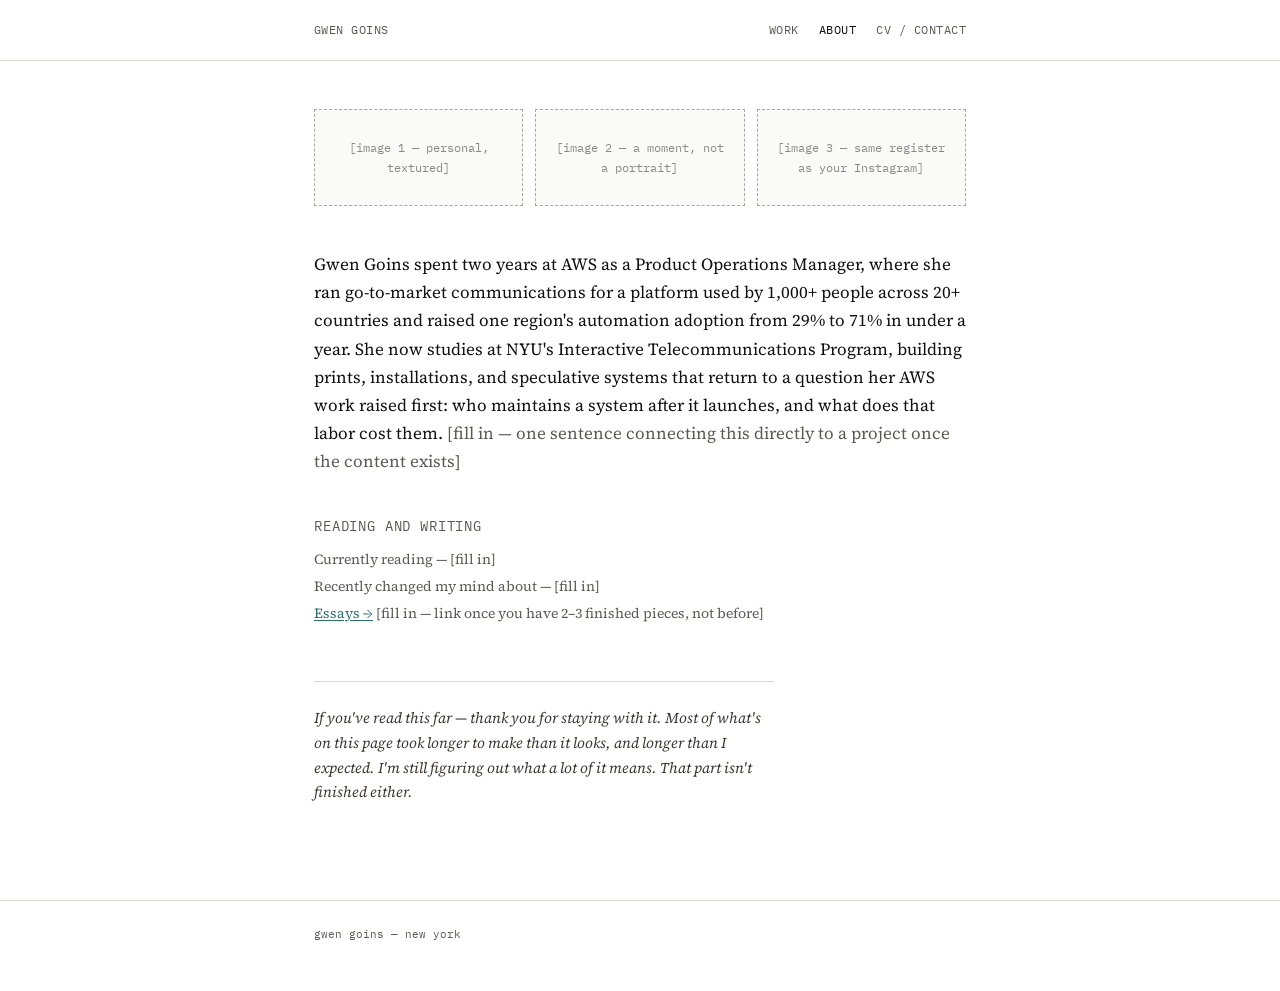
==== about.html @ 0239ed2e "Add files via upload" ====
<!DOCTYPE html>
<html lang="en">
<head>
<meta charset="UTF-8">
<meta name="viewport" content="width=device-width, initial-scale=1.0">
<title>About &mdash; Gwen Goins</title>
<link rel="stylesheet" href="style.css">
</head>
<body>

<nav>
  <div class="wrap">
    <a href="index.html" class="name" style="text-decoration:none;">Gwen Goins</a>
    <div class="links">
      <a href="work.html">Work</a>
      <a href="about.html" style="color:var(--ink);">About</a>
      <a href="contact.html">CV / Contact</a>
    </div>
  </div>
</nav>

<main>
  <div class="wrap">

    <div class="strip">
      <div class="placeholder small">[image 1 &mdash; personal, textured]</div>
      <div class="placeholder small">[image 2 &mdash; a moment, not a portrait]</div>
      <div class="placeholder small">[image 3 &mdash; same register as your Instagram]</div>
    </div>

    <p>Gwen Goins spent two years at AWS as a Product Operations Manager, where she ran go-to-market communications for a platform used by 1,000+ people across 20+ countries and raised one region's automation adoption from 29% to 71% in under a year. She now studies at NYU's Interactive Telecommunications Program, building prints, installations, and speculative systems that return to a question her AWS work raised first: who maintains a system after it launches, and what does that labor cost them. <span style="color:var(--muted);">[fill in &mdash; one sentence connecting this directly to a project once the content exists]</span></p>

    <div class="reading">
      <p class="eyebrow">Reading and writing</p>
      <p>Currently reading &mdash; [fill in]</p>
      <p>Recently changed my mind about &mdash; [fill in]</p>
      <p><a href="#">Essays &rarr;</a> [fill in &mdash; link once you have 2&ndash;3 finished pieces, not before]</p>
    </div>

    <p class="aside">If you've read this far &mdash; thank you for staying with it. Most of what's on this page took longer to make than it looks, and longer than I expected. I'm still figuring out what a lot of it means. That part isn't finished either.</p>

  </div>
</main>

<footer>
  <div class="wrap">gwen goins &mdash; new york</div>
</footer>

</body>
</html>
---- style.css ----
@import url('https://fonts.googleapis.com/css2?family=Source+Serif+4:ital,wght@0,400;0,500;0,600;1,400&family=IBM+Plex+Mono:wght@400;500&display=swap');

:root {
  --paper: #ffffff;
  --ink: #111111;
  --muted: #5a5a54;
  --line: #dadad5;
  --accent: #2c6e6a;
  --serif: 'Source Serif 4', Georgia, serif;
  --mono: 'IBM Plex Mono', 'Courier New', monospace;
}

* { box-sizing: border-box; }

body {
  margin: 0;
  background: var(--paper);
  color: var(--ink);
  font-family: var(--serif);
  font-size: 17px;
  line-height: 1.65;
}

.wrap {
  max-width: 700px;
  margin: 0 auto;
  padding: 0 24px;
}

nav {
  border-bottom: 1px solid var(--line);
  padding: 20px 0;
}

nav .wrap {
  display: flex;
  justify-content: space-between;
  align-items: baseline;
  flex-wrap: wrap;
  gap: 12px;
}

nav a, nav span.name {
  font-family: var(--mono);
  font-size: 12px;
  letter-spacing: 0.04em;
  text-transform: uppercase;
  color: var(--ink);
  text-decoration: none;
}

nav a { color: var(--muted); }
nav a:hover { color: var(--accent); }
nav .links { display: flex; gap: 20px; }

a { color: var(--accent); text-decoration: underline; text-underline-offset: 2px; }

h1 { font-family: var(--serif); font-weight: 600; font-size: 30px; margin: 0 0 8px; line-height: 1.15; }
h2 { font-family: var(--serif); font-weight: 600; font-size: 24px; margin: 0 0 6px; }

.eyebrow {
  font-family: var(--mono);
  font-size: 11px;
  letter-spacing: 0.06em;
  text-transform: uppercase;
  color: var(--muted);
  margin: 0 0 6px;
}

.claim {
  font-style: italic;
  color: #3a352e;
  font-size: 16px;
  max-width: 480px;
  margin: 0 0 14px;
}

.failure {
  font-family: var(--mono);
  font-size: 12.5px;
  color: var(--muted);
  line-height: 1.6;
  margin: 14px 0 0;
}
.failure strong { color: var(--ink); font-weight: 500; font-style: normal; }

hr { border: none; border-top: 1px solid var(--line); margin: 40px 0; }

.placeholder {
  border: 1px dashed #a8a8a2;
  background: #fafaf8;
  color: #8a8a84;
  font-family: var(--mono);
  font-size: 12px;
  text-align: center;
  padding: 3rem 1rem;
  margin: 0 0 20px;
}
.placeholder.tall { padding: 6rem 1rem; }
.placeholder.small { padding: 1.75rem 1rem; }

.strip { display: grid; grid-template-columns: repeat(3, 1fr); gap: 12px; margin: 0 0 24px; }

.home-hero { margin: 0 0 32px; }
.home-line { font-size: 34px; max-width: 560px; margin: 0 0 20px; }
.home-links { display: flex; gap: 24px; font-family: var(--mono); font-size: 13px; text-transform: uppercase; letter-spacing: 0.04em; }

main { padding: 48px 0 80px; }

.project { margin: 0 0 8px; }
.project p { margin: 0 0 10px; }

footer {
  border-top: 1px solid var(--line);
  padding: 24px 0 48px;
  font-family: var(--mono);
  font-size: 11px;
  color: var(--muted);
}

.aside {
  margin-top: 56px;
  padding-top: 24px;
  border-top: 1px solid var(--line);
  font-style: italic;
  color: #3a352e;
  font-size: 15px;
  max-width: 460px;
}

.reading { margin-top: 40px; }
.reading .eyebrow { margin-bottom: 10px; }
.reading p { font-size: 14px; color: var(--muted); margin: 0 0 4px; }

@media (max-width: 560px) {
  .strip { grid-template-columns: 1fr; }
  h1 { font-size: 26px; }
  .home-line { font-size: 26px; }
}
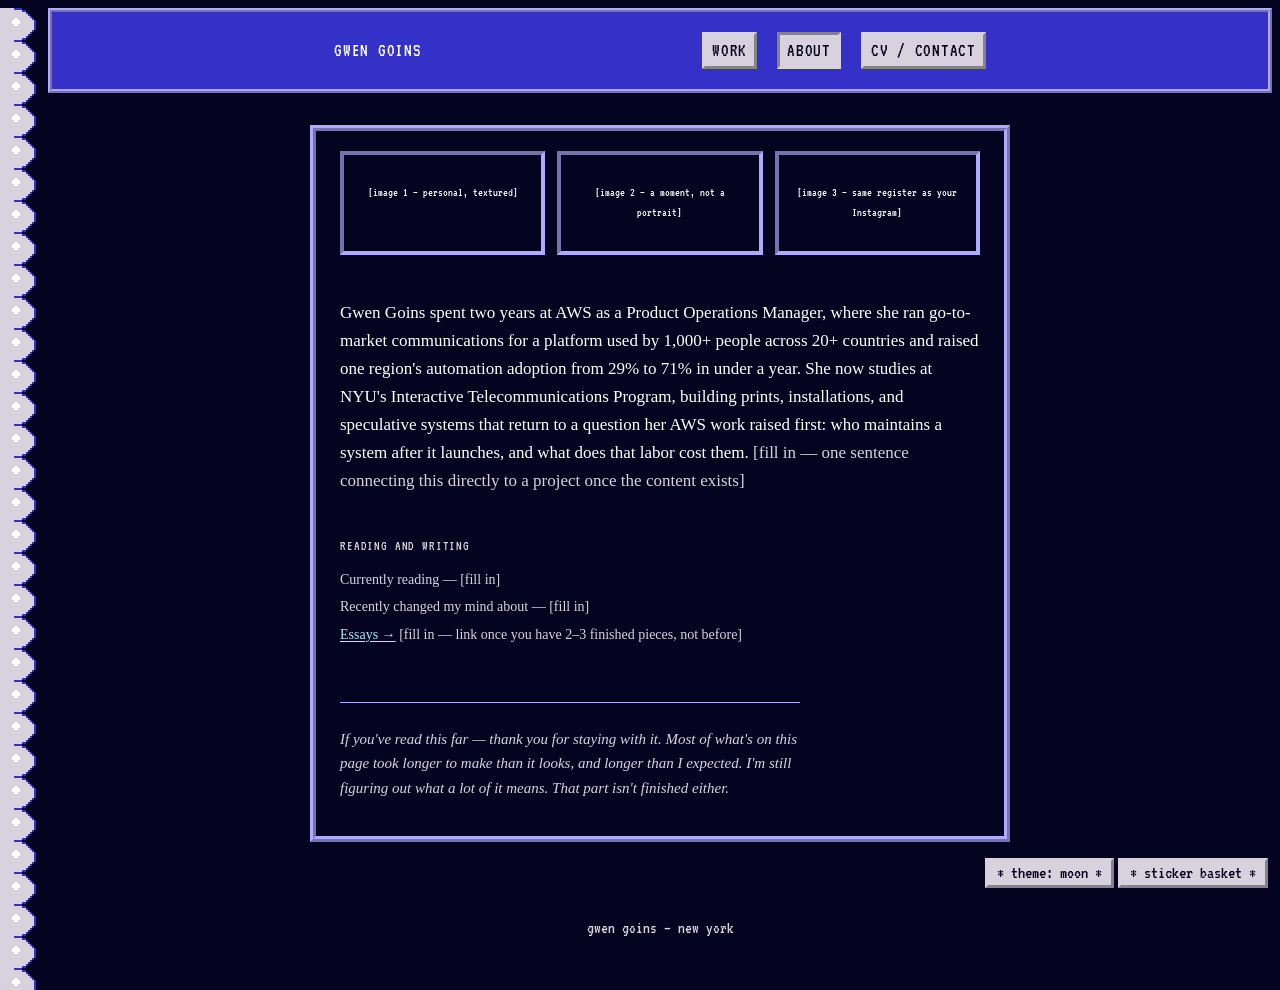
==== commit e8f5f301: "Add sticker basket, moon/pond/autumn themes and window scene Co-Authored-By: Claude Sonnet 5.5 <nore" ====
--- a/about.html
+++ b/about.html
@@ -46,5 +46,6 @@
   <div class="wrap">gwen goins &mdash; new york</div>
 </footer>
 
+<script src="stickers.js"></script>
 </body>
 </html>
--- a/style.css
+++ b/style.css
@@ -137,3 +137,35 @@
   h1 { font-size: 26px; }
   .home-line { font-size: 26px; }
 }
+
+/* ---- themes: moon, pond, autumn ---- */
+:root{--bg:#050420;--panel:#050420;--bar:#3430c8;--edge:#b0aaff;--btn:#d8d2de;--btnink:#050420;--ink:#fff;--muted:#d8d2de;--accent:#aaecf4;--shadow:#3430c8;--strip:url([data-uri]);--frame:4px inset #b0aaff}
+:root[data-theme=pond]{--bg:#0d1a12;--panel:#0d1a12;--bar:#1f4a2c;--edge:#59c3bd;--btn:#f2a9c4;--btnink:#10160f;--ink:#f4ecd6;--muted:#d3dcc4;--accent:#a8d47a;--shadow:#1f4a2c;--strip:url([data-uri]);--frame:5px solid #4f9a45}
+:root[data-theme=autumn]{--bg:#f6e3bd;--panel:#fffaee;--bar:#5a2e18;--edge:#c4561f;--btn:#f2b134;--btnink:#241008;--ink:#2b160c;--muted:#5c3a26;--accent:#9a3412;--shadow:#f2b134;--strip:url([data-uri]);--frame:5px dashed #c4561f}
+@font-face{font-family:'VT323';src:url([data-uri]) format('woff2')}
+:root{--paper:var(--bg);--line:var(--edge);--serif:'Times New Roman',Times,serif;--mono:'VT323','Courier New',monospace}
+body{position:relative;min-height:100vh;padding-left:40px;background:var(--bg);color:var(--ink);image-rendering:pixelated}
+body::before{content:"";position:absolute;top:0;bottom:0;left:0;width:40px;background:var(--strip) repeat-y;background-size:40px 32px}
+nav{background:var(--bar);border:4px ridge var(--edge);margin:8px}
+nav a,nav span.name{font-size:19px;color:#fff}
+nav .links a{background:var(--btn);color:var(--btnink);border:3px outset var(--btn);padding:0 7px;white-space:nowrap}
+@media(max-width:560px){nav .links{gap:6px}}
+nav .links a:active{border-style:inset}
+main{padding:24px 8px 48px}
+main .wrap{background:var(--panel);border:6px ridge var(--edge);padding-top:20px;padding-bottom:20px}
+.placeholder{background:var(--bg);color:var(--ink);border:var(--frame)}
+.hero{display:block;width:100%;border:var(--frame);margin-bottom:20px}
+h1,h2,.home-line{font-family:var(--mono);font-weight:400;color:var(--ink);text-shadow:2px 2px 0 var(--shadow)}
+.home-line{font-size:40px;line-height:1.1}
+.home-links{font-size:20px}
+.eyebrow{font-size:17px}
+.claim,.aside{color:var(--muted)}
+.failure strong{color:var(--ink)}
+a:visited{color:var(--accent)}
+nav .links a:visited{color:var(--btnink)}
+hr{border:0;border-top:4px dotted var(--edge)}
+footer{border:0;font-size:17px;text-align:center}
+@media(max-width:560px){.home-line{font-size:30px}}
+
+/* current page in the button menu */
+nav .links a[style]{color:var(--btnink)!important;border-style:inset}
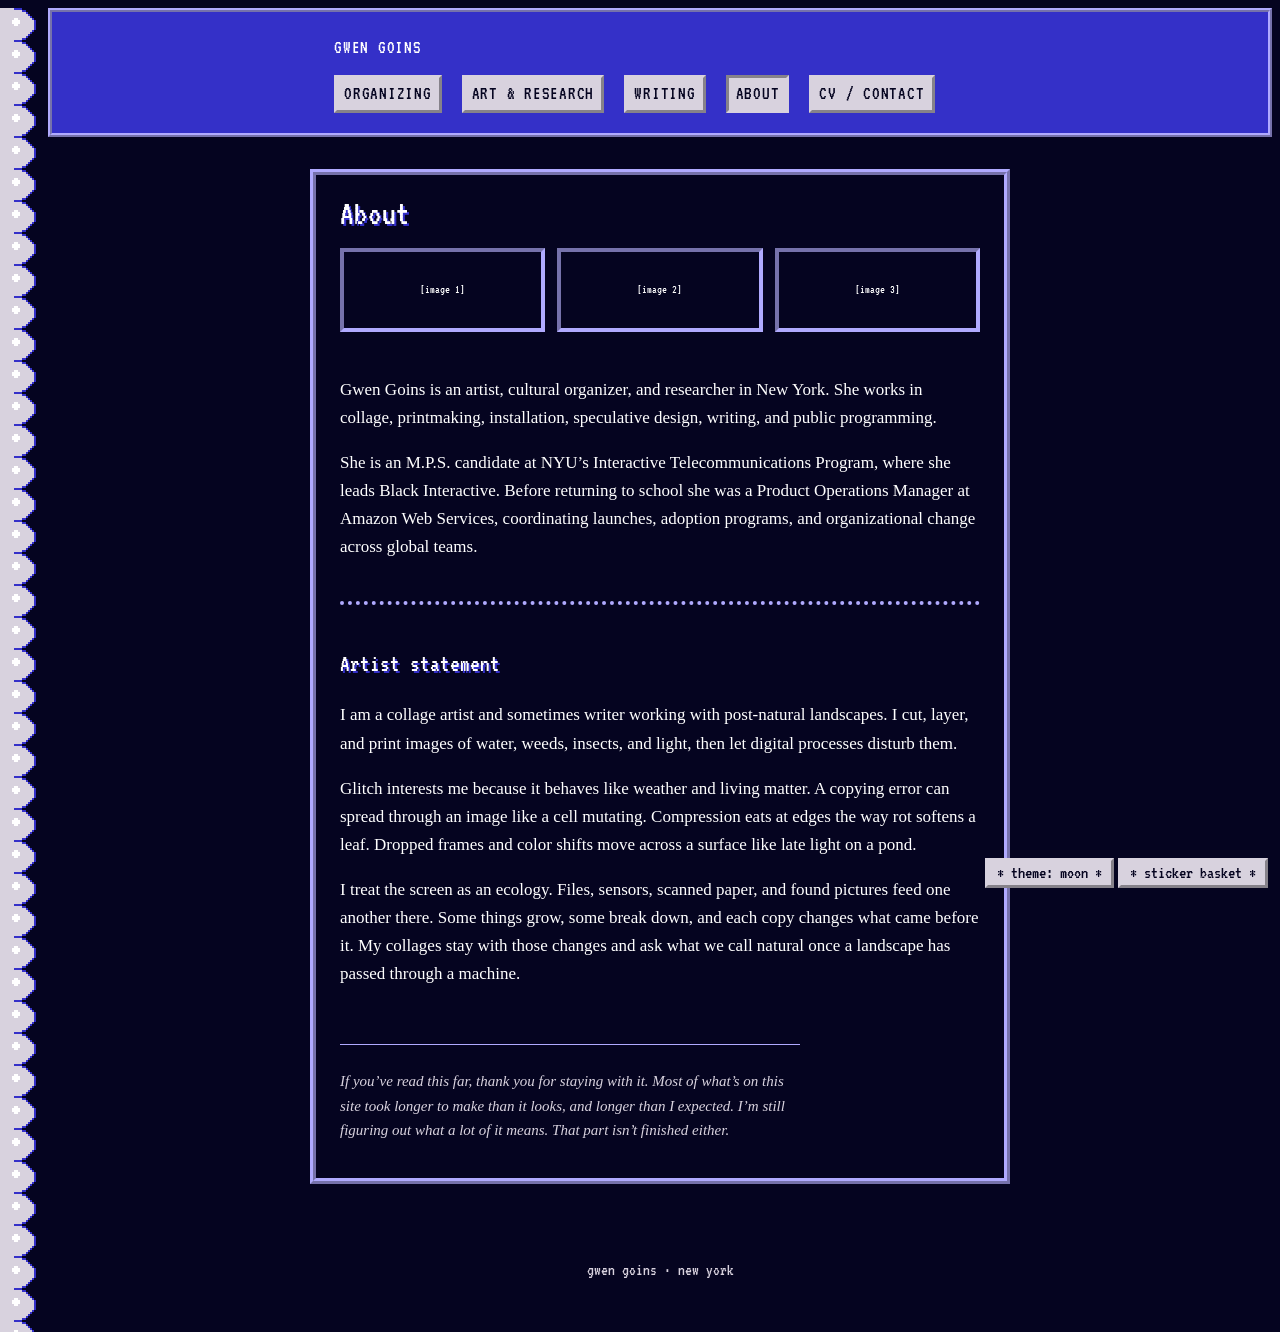
==== commit 7075689b: "Restructure site around organizing, research, writing and studio feed Co-Authored-By: Claude Sonnet " ====
--- a/about.html
+++ b/about.html
@@ -3,7 +3,7 @@
 <head>
 <meta charset="UTF-8">
 <meta name="viewport" content="width=device-width, initial-scale=1.0">
-<title>About &mdash; Gwen Goins</title>
+<title>About | Gwen Goins</title>
 <link rel="stylesheet" href="style.css">
 </head>
 <body>
@@ -12,8 +12,10 @@
   <div class="wrap">
     <a href="index.html" class="name" style="text-decoration:none;">Gwen Goins</a>
     <div class="links">
-      <a href="work.html">Work</a>
-      <a href="about.html" style="color:var(--ink);">About</a>
+      <a href="organizing.html">Organizing</a>
+      <a href="research.html">Art &amp; Research</a>
+      <a href="writing.html">Writing</a>
+      <a href="about.html" style="color:var(--ink);" aria-current="page">About</a>
       <a href="contact.html">CV / Contact</a>
     </div>
   </div>
@@ -22,28 +24,27 @@
 <main>
   <div class="wrap">
 
+    <h1>About</h1>
     <div class="strip">
-      <div class="placeholder small">[image 1 &mdash; personal, textured]</div>
-      <div class="placeholder small">[image 2 &mdash; a moment, not a portrait]</div>
-      <div class="placeholder small">[image 3 &mdash; same register as your Instagram]</div>
+      <div class="placeholder small">[image 1]</div>
+      <div class="placeholder small">[image 2]</div>
+      <div class="placeholder small">[image 3]</div>
     </div>
+    <p>Gwen Goins is an artist, cultural organizer, and researcher in New York. She works in collage, printmaking, installation, speculative design, writing, and public programming.</p>
+    <p>She is an M.P.S. candidate at NYU&rsquo;s Interactive Telecommunications Program, where she leads Black Interactive. Before returning to school she was a Product Operations Manager at Amazon Web Services, coordinating launches, adoption programs, and organizational change across global teams.</p>
 
-    <p>Gwen Goins spent two years at AWS as a Product Operations Manager, where she ran go-to-market communications for a platform used by 1,000+ people across 20+ countries and raised one region's automation adoption from 29% to 71% in under a year. She now studies at NYU's Interactive Telecommunications Program, building prints, installations, and speculative systems that return to a question her AWS work raised first: who maintains a system after it launches, and what does that labor cost them. <span style="color:var(--muted);">[fill in &mdash; one sentence connecting this directly to a project once the content exists]</span></p>
+    <hr>
+    <h2 id="statement">Artist statement</h2>
+    <p>I am a collage artist and sometimes writer working with post-natural landscapes. I cut, layer, and print images of water, weeds, insects, and light, then let digital processes disturb them.</p>
+    <p>Glitch interests me because it behaves like weather and living matter. A copying error can spread through an image like a cell mutating. Compression eats at edges the way rot softens a leaf. Dropped frames and color shifts move across a surface like late light on a pond.</p>
+    <p>I treat the screen as an ecology. Files, sensors, scanned paper, and found pictures feed one another there. Some things grow, some break down, and each copy changes what came before it. My collages stay with those changes and ask what we call natural once a landscape has passed through a machine.</p>
 
-    <div class="reading">
-      <p class="eyebrow">Reading and writing</p>
-      <p>Currently reading &mdash; [fill in]</p>
-      <p>Recently changed my mind about &mdash; [fill in]</p>
-      <p><a href="#">Essays &rarr;</a> [fill in &mdash; link once you have 2&ndash;3 finished pieces, not before]</p>
-    </div>
-
-    <p class="aside">If you've read this far &mdash; thank you for staying with it. Most of what's on this page took longer to make than it looks, and longer than I expected. I'm still figuring out what a lot of it means. That part isn't finished either.</p>
-
+    <p class="aside">If you&rsquo;ve read this far, thank you for staying with it. Most of what&rsquo;s on this site took longer to make than it looks, and longer than I expected. I&rsquo;m still figuring out what a lot of it means. That part isn&rsquo;t finished either.</p>
   </div>
 </main>
 
 <footer>
-  <div class="wrap">gwen goins &mdash; new york</div>
+  <div class="wrap">gwen goins &middot; new york</div>
 </footer>
 
 <script src="stickers.js"></script>
--- a/style.css
+++ b/style.css
@@ -169,3 +169,24 @@
 
 /* current page in the button menu */
 nav .links a[style]{color:var(--btnink)!important;border-style:inset}
+
+/* ---- sections ---- */
+h1{font-size:34px;margin-bottom:14px}
+.home-line{font-size:36px}
+.project{scroll-margin-top:12px}
+.failure{font-size:17px}
+.cards{display:grid;grid-template-columns:1fr 1fr 1fr;gap:12px}
+.card{display:flex;flex-direction:column;gap:4px;background:var(--bg);border:4px ridge var(--edge);padding:12px;text-decoration:none;color:var(--ink)!important;font-size:15px;line-height:1.45}
+.card b{font:400 25px/1.1 var(--mono)}
+.card.big{grid-column:1/-1}
+.card.big b{font-size:34px}
+.card .eyebrow{margin:0}
+.card:hover{border-style:inset}
+.studio-grid{display:grid;grid-template-columns:repeat(3,1fr);gap:10px;margin-bottom:12px}
+.studio-grid .placeholder{aspect-ratio:1;margin:0;padding:8px;display:flex;align-items:center;justify-content:center}
+.studio-grid iframe{width:100%;height:420px;border:var(--frame);background:#fff}
+.studio-grid:has(iframe){grid-template-columns:repeat(auto-fill,minmax(260px,1fr))}
+.entries{padding-left:20px;margin:0 0 28px}
+.entries li{margin-bottom:8px}
+ul b{font-weight:600}
+@media(max-width:560px){.cards{grid-template-columns:1fr}h1{font-size:28px}.home-line{font-size:28px}nav .links{flex-wrap:wrap}}
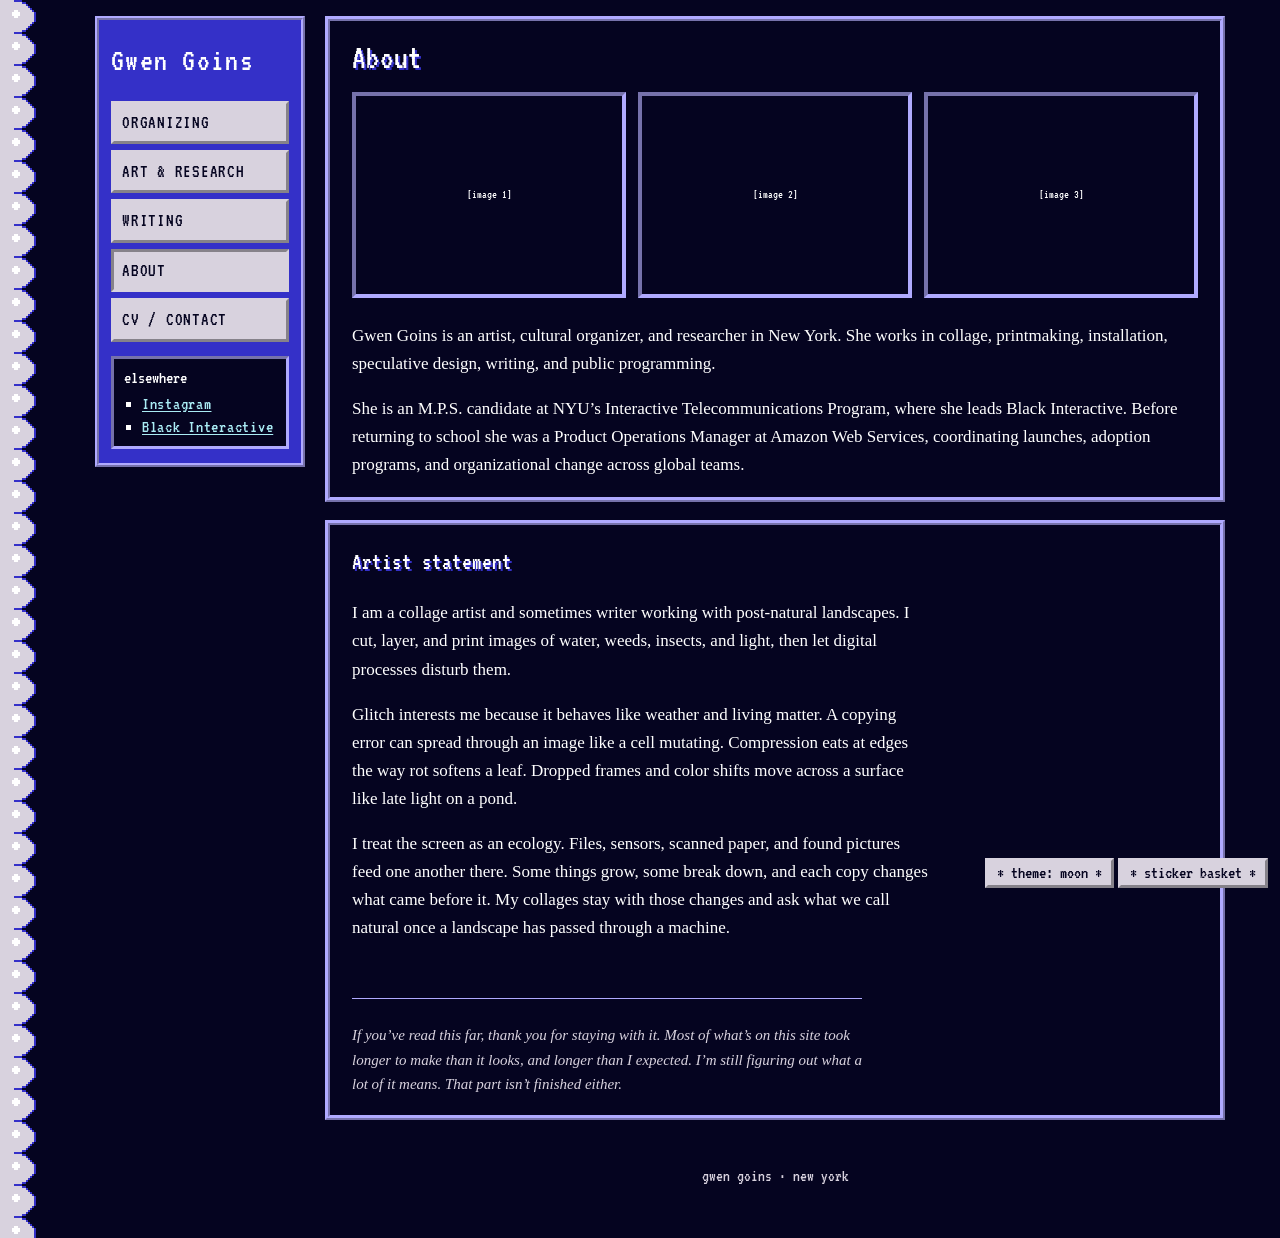
==== commit 25822807: "Add desktop window layout and Instagram profile embed Co-Authored-By: Claude Sonnet 5.5 <noreply@ant" ====
--- a/about.html
+++ b/about.html
@@ -18,12 +18,14 @@
       <a href="about.html" style="color:var(--ink);" aria-current="page">About</a>
       <a href="contact.html">CV / Contact</a>
     </div>
+    <div class="side"><p>elsewhere</p><ul><li><a href="https://www.instagram.com/cosmerecowboy/">Instagram</a></li><li><a href="https://www.blackinteractive.art/">Black Interactive</a></li></ul></div>
   </div>
 </nav>
 
 <main>
   <div class="wrap">
 
+    <div class="win bio">
     <h1>About</h1>
     <div class="strip">
       <div class="placeholder small">[image 1]</div>
@@ -33,13 +35,17 @@
     <p>Gwen Goins is an artist, cultural organizer, and researcher in New York. She works in collage, printmaking, installation, speculative design, writing, and public programming.</p>
     <p>She is an M.P.S. candidate at NYU&rsquo;s Interactive Telecommunications Program, where she leads Black Interactive. Before returning to school she was a Product Operations Manager at Amazon Web Services, coordinating launches, adoption programs, and organizational change across global teams.</p>
 
+    </div>
+
     <hr>
-    <h2 id="statement">Artist statement</h2>
+    <div class="win" id="statement">
+    <h2>Artist statement</h2>
     <p>I am a collage artist and sometimes writer working with post-natural landscapes. I cut, layer, and print images of water, weeds, insects, and light, then let digital processes disturb them.</p>
     <p>Glitch interests me because it behaves like weather and living matter. A copying error can spread through an image like a cell mutating. Compression eats at edges the way rot softens a leaf. Dropped frames and color shifts move across a surface like late light on a pond.</p>
     <p>I treat the screen as an ecology. Files, sensors, scanned paper, and found pictures feed one another there. Some things grow, some break down, and each copy changes what came before it. My collages stay with those changes and ask what we call natural once a landscape has passed through a machine.</p>
 
     <p class="aside">If you&rsquo;ve read this far, thank you for staying with it. Most of what&rsquo;s on this site took longer to make than it looks, and longer than I expected. I&rsquo;m still figuring out what a lot of it means. That part isn&rsquo;t finished either.</p>
+    </div>
   </div>
 </main>
 
--- a/style.css
+++ b/style.css
@@ -182,11 +182,64 @@
 .card.big b{font-size:34px}
 .card .eyebrow{margin:0}
 .card:hover{border-style:inset}
-.studio-grid{display:grid;grid-template-columns:repeat(3,1fr);gap:10px;margin-bottom:12px}
-.studio-grid .placeholder{aspect-ratio:1;margin:0;padding:8px;display:flex;align-items:center;justify-content:center}
-.studio-grid iframe{width:100%;height:420px;border:var(--frame);background:#fff}
-.studio-grid:has(iframe){grid-template-columns:repeat(auto-fill,minmax(260px,1fr))}
+.studio-grid{display:flex;flex-wrap:wrap;gap:10px;margin-bottom:12px}
+.studio-grid iframe{border:var(--frame);background:#fff;width:100%;max-width:540px}
+.studio-grid iframe.profile{height:500px}
+.studio-grid iframe.post{height:460px;flex:1 1 260px}
 .entries{padding-left:20px;margin:0 0 28px}
 .entries li{margin-bottom:8px}
 ul b{font-weight:600}
+nav a.name,nav a.name:visited{color:#fff}
+.home-links a{white-space:nowrap}
+.home-links{flex-wrap:wrap}
+.side,.card .placeholder{display:none}
+.project{display:flex;flex-direction:column}
+.project .placeholder{order:0}.project .bar{order:1}.project .text{order:2}
+
+/* wide screens: a homepage with a menu column and separate windows */
+@media(min-width:1000px){
+body{display:grid;grid-template-columns:210px minmax(0,900px);grid-template-rows:auto 1fr;column-gap:20px;justify-content:center;padding:16px 16px 0 56px}
+nav{grid-column:1;grid-row:1/span 2;align-self:start;position:sticky;top:16px;margin:0;padding:14px 12px;max-height:calc(100vh - 32px);overflow:auto}
+nav .wrap{flex-direction:column;align-items:stretch;padding:0;gap:14px}
+nav a.name{font-size:32px;text-transform:none}
+nav .links{flex-direction:column;gap:6px}
+nav .links a{padding:3px 8px}
+.side{display:block;background:var(--panel);border:3px inset var(--edge);padding:8px 10px;font:18px/1.25 var(--mono)}
+.side p{margin:0 0 4px;color:var(--ink)}
+.side ul{margin:0;padding-left:18px;list-style:square}
+nav .side a{font-size:18px;text-transform:none;color:var(--accent);text-decoration:underline}
+main{grid-column:2;padding:0;min-width:0}
+main .wrap{max-width:none;padding:0;background:none;border:0}
+footer{grid-column:2}
+main hr{display:none}
+.win{background:var(--panel);border:5px ridge var(--edge);padding:18px 22px;margin:0 0 18px;scroll-margin-top:16px}
+.win>:last-child{margin-bottom:0}
+.win h1:last-child,.win h2:first-child{margin-top:0}
+.home-hero{display:grid;grid-template-columns:1.1fr 1fr;gap:24px;align-items:center}
+.home-hero .hero{margin:0;align-self:center;height:auto}
+.home-line{font-size:29px}
+.home-hero{grid-template-columns:1.35fr 1fr}
+.home-links{flex-wrap:wrap;row-gap:6px}
+.cards{grid-template-columns:1.35fr 1fr}
+.card.big{grid-column:1;grid-row:1/span 3}
+.card .placeholder{display:flex;flex:1;align-items:center;justify-content:center;min-height:150px;margin:0 0 8px;padding:8px}
+.card:not(.big){justify-content:center}
+.pair{display:grid;grid-template-columns:1.35fr 1fr;gap:18px;align-items:start}
+.project{display:grid;grid-template-columns:minmax(0,1fr) 300px;grid-template-rows:auto 1fr;column-gap:22px;padding:0 0 20px}
+.project.flip{grid-template-columns:300px minmax(0,1fr)}
+.project .bar{grid-column:1/-1;grid-row:1;background:var(--bar);color:#fff;margin:0 0 18px;padding:5px 14px;border-bottom:4px ridge var(--edge)}
+.project .text{grid-column:1;grid-row:2;padding-left:22px}
+.project>.placeholder{grid-column:2;grid-row:2;align-self:start;aspect-ratio:4/5;margin:0 20px 0 0;display:flex;align-items:center;justify-content:center}
+.project.flip .text{grid-column:2;padding:0 22px 0 0}
+.project.flip>.placeholder{grid-column:1;margin:0 0 0 20px}
+.project .claim{max-width:none}
+.shelf{display:grid;grid-template-columns:1fr 1fr;column-gap:18px}
+.shelf .entries{margin-bottom:0}
+.reading.win{margin-top:0}
+.bio .strip .placeholder{aspect-ratio:4/3;display:flex;align-items:center;justify-content:center;margin:0}
+#statement p{max-width:68ch}
+.cv{display:grid;grid-template-columns:330px minmax(0,1fr);grid-template-rows:auto auto 1fr;grid-template-areas:"head exp" "prog exp" "edu exp";column-gap:18px;align-items:start}
+.c-head{grid-area:head}.c-prog{grid-area:prog}.c-exp{grid-area:exp}.c-edu{grid-area:edu}
+.cv ul:last-child{margin-bottom:0!important}
+}
 @media(max-width:560px){.cards{grid-template-columns:1fr}h1{font-size:28px}.home-line{font-size:28px}nav .links{flex-wrap:wrap}}
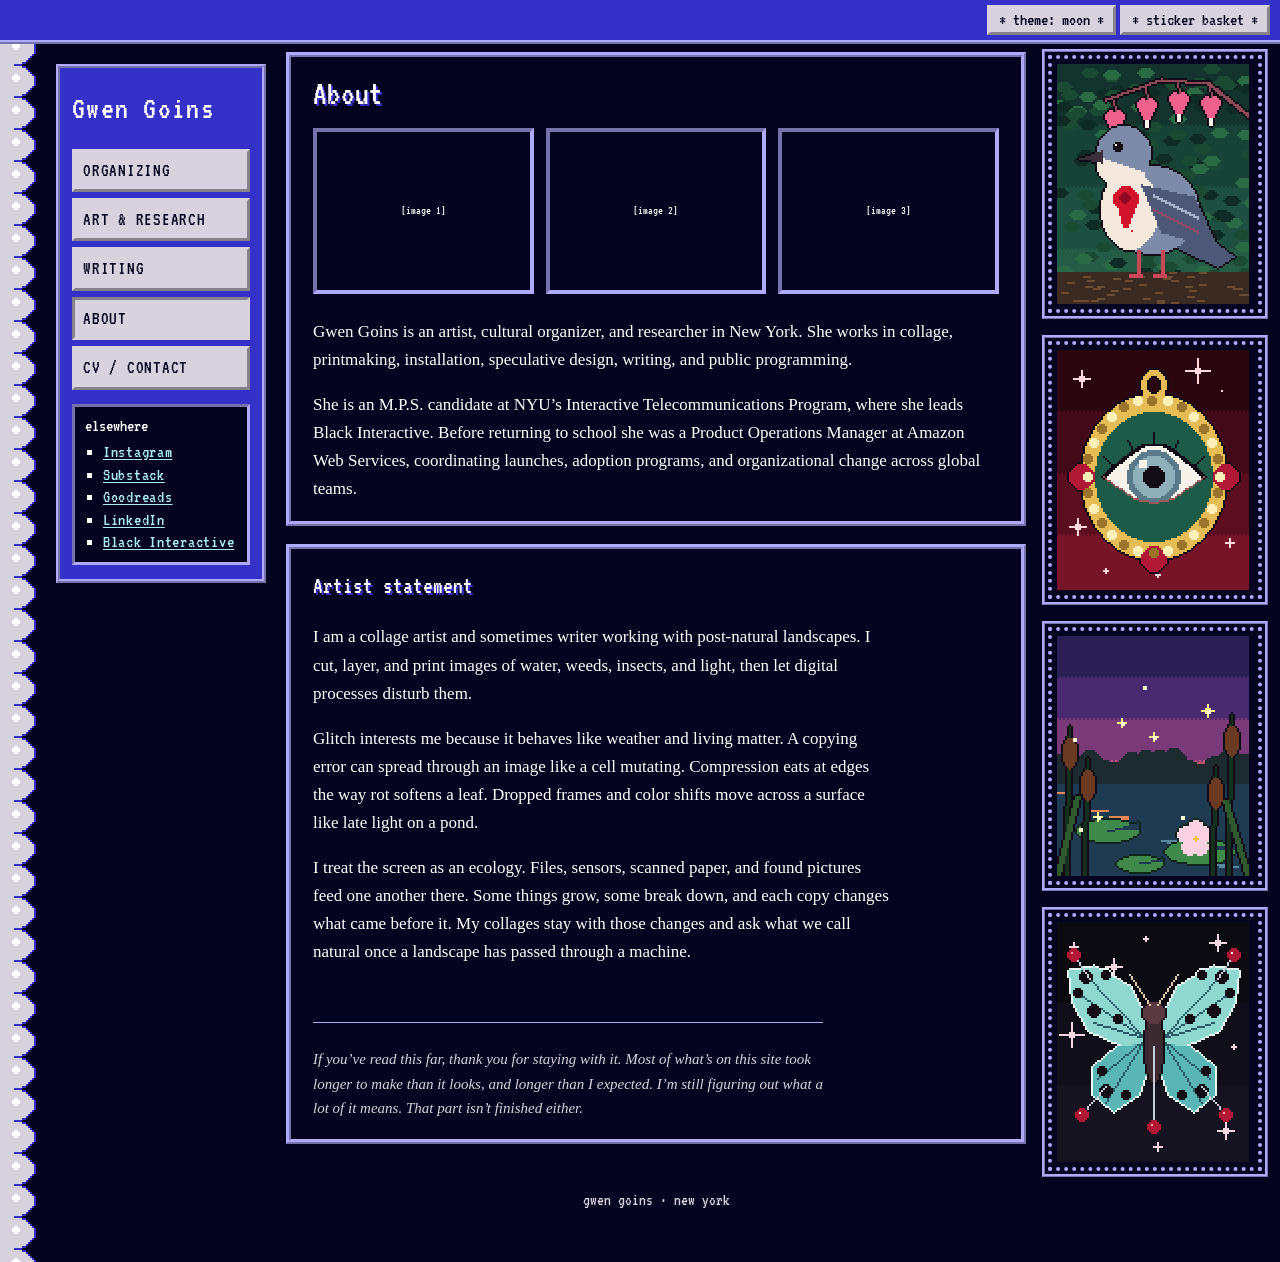
==== commit a1bc3699: "Add framed seasonal and bird pictures, top control bar, and profile links Co-Authored-By: Claude Son" ====
--- a/about.html
+++ b/about.html
@@ -18,7 +18,7 @@
       <a href="about.html" style="color:var(--ink);" aria-current="page">About</a>
       <a href="contact.html">CV / Contact</a>
     </div>
-    <div class="side"><p>elsewhere</p><ul><li><a href="https://www.instagram.com/cosmerecowboy/">Instagram</a></li><li><a href="https://www.blackinteractive.art/">Black Interactive</a></li></ul></div>
+    <div class="side"><p>elsewhere</p><ul><li><a href="https://www.instagram.com/cosmerecowboy/">Instagram</a></li><li><a href="https://substack.com/@g123655071">Substack</a></li><li><a href="https://www.goodreads.com/review/list/7822847?shelf=read">Goodreads</a></li><li><a href="https://www.linkedin.com/in/gwendolyn-g/">LinkedIn</a></li><li><a href="https://www.blackinteractive.art/">Black Interactive</a></li></ul></div>
   </div>
 </nav>
 
@@ -49,10 +49,18 @@
   </div>
 </main>
 
+<aside class="frames" aria-label="pictures">
+    <button type="button" class="frame" title="change picture" data-pic="dove"><picture><source media="(prefers-reduced-motion: reduce)" srcset="frames/dove.png"><img src="frames/dove.gif" width="192" height="240" loading="lazy" alt="a bleeding heart dove under bleeding heart flowers"></picture></button>
+    <button type="button" class="frame" title="change picture" data-pic="locket"><picture><source media="(prefers-reduced-motion: reduce)" srcset="frames/locket.png"><img src="frames/locket.gif" width="192" height="240" loading="lazy" alt="a gold eye locket that blinks"></picture></button>
+    <button type="button" class="frame" title="change picture" data-pic="summer"><picture><source media="(prefers-reduced-motion: reduce)" srcset="frames/summer.png"><img src="frames/summer.gif" width="192" height="240" loading="lazy" alt="fireflies over a pond with cattails and lilies"></picture></button>
+    <button type="button" class="frame" title="change picture" data-pic="moth"><picture><source media="(prefers-reduced-motion: reduce)" srcset="frames/moth.png"><img src="frames/moth.gif" width="192" height="240" loading="lazy" alt="a pale blue butterfly pinned among sparkles"></picture></button>
+</aside>
+
 <footer>
-  <div class="wrap">gwen goins &middot; new york</div>
+  <div class="wrap"><p class="elsewhere"><a href="https://www.instagram.com/cosmerecowboy/">Instagram</a> <a href="https://substack.com/@g123655071">Substack</a> <a href="https://www.goodreads.com/review/list/7822847?shelf=read">Goodreads</a> <a href="https://www.linkedin.com/in/gwendolyn-g/">LinkedIn</a> <a href="https://www.blackinteractive.art/">Black Interactive</a></p>gwen goins &middot; new york</div>
 </footer>
 
+<script src="frames.js"></script>
 <script src="stickers.js"></script>
 </body>
 </html>
--- a/style.css
+++ b/style.css
@@ -193,13 +193,18 @@
 .home-links a{white-space:nowrap}
 .home-links{flex-wrap:wrap}
 .side,.card .placeholder{display:none}
+.frames{display:grid;grid-template-columns:repeat(2,minmax(0,1fr));gap:12px;max-width:700px;margin:0 auto;padding:0 8px 28px}
+.frame{display:block;padding:5px;background:var(--panel);border:4px dotted var(--edge);outline:3px ridge var(--edge);outline-offset:3px;cursor:pointer;margin:4px;min-width:0}
+.frame:focus-visible{outline:3px solid var(--accent)}
+.frame img{display:block;width:100%;height:auto;image-rendering:pixelated}
+.elsewhere{display:flex;flex-wrap:wrap;justify-content:center;gap:4px 16px;margin:0 0 8px}
 .project{display:flex;flex-direction:column}
 .project .placeholder{order:0}.project .bar{order:1}.project .text{order:2}
 
 /* wide screens: a homepage with a menu column and separate windows */
 @media(min-width:1000px){
-body{display:grid;grid-template-columns:210px minmax(0,900px);grid-template-rows:auto 1fr;column-gap:20px;justify-content:center;padding:16px 16px 0 56px}
-nav{grid-column:1;grid-row:1/span 2;align-self:start;position:sticky;top:16px;margin:0;padding:14px 12px;max-height:calc(100vh - 32px);overflow:auto}
+body{display:grid;grid-template-columns:210px minmax(0,900px);grid-template-rows:auto 1fr;column-gap:20px;justify-content:center;padding:64px 16px 0 56px}
+nav{grid-column:1;grid-row:1/span 3;align-self:start;position:sticky;top:64px;margin:0;padding:14px 12px;max-height:calc(100vh - 80px);overflow:auto}
 nav .wrap{flex-direction:column;align-items:stretch;padding:0;gap:14px}
 nav a.name{font-size:32px;text-transform:none}
 nav .links{flex-direction:column;gap:6px}
@@ -210,7 +215,9 @@
 nav .side a{font-size:18px;text-transform:none;color:var(--accent);text-decoration:underline}
 main{grid-column:2;padding:0;min-width:0}
 main .wrap{max-width:none;padding:0;background:none;border:0}
+.frames{grid-column:2;grid-template-columns:repeat(4,minmax(0,1fr));width:100%;max-width:none;padding:0}
 footer{grid-column:2}
+.elsewhere{display:none}
 main hr{display:none}
 .win{background:var(--panel);border:5px ridge var(--edge);padding:18px 22px;margin:0 0 18px;scroll-margin-top:16px}
 .win>:last-child{margin-bottom:0}
@@ -242,4 +249,10 @@
 .c-head{grid-area:head}.c-prog{grid-area:prog}.c-exp{grid-area:exp}.c-edu{grid-area:edu}
 .cv ul:last-child{margin-bottom:0!important}
 }
+@media(min-width:1280px){
+body{grid-template-columns:210px minmax(0,880px) 218px}
+.frames{grid-column:3;grid-row:1/span 3;align-self:start;display:flex;flex-direction:column;gap:22px;padding:0}
+.frame{margin:3px 2px}
+.frame img{width:192px}
+}
 @media(max-width:560px){.cards{grid-template-columns:1fr}h1{font-size:28px}.home-line{font-size:28px}nav .links{flex-wrap:wrap}}
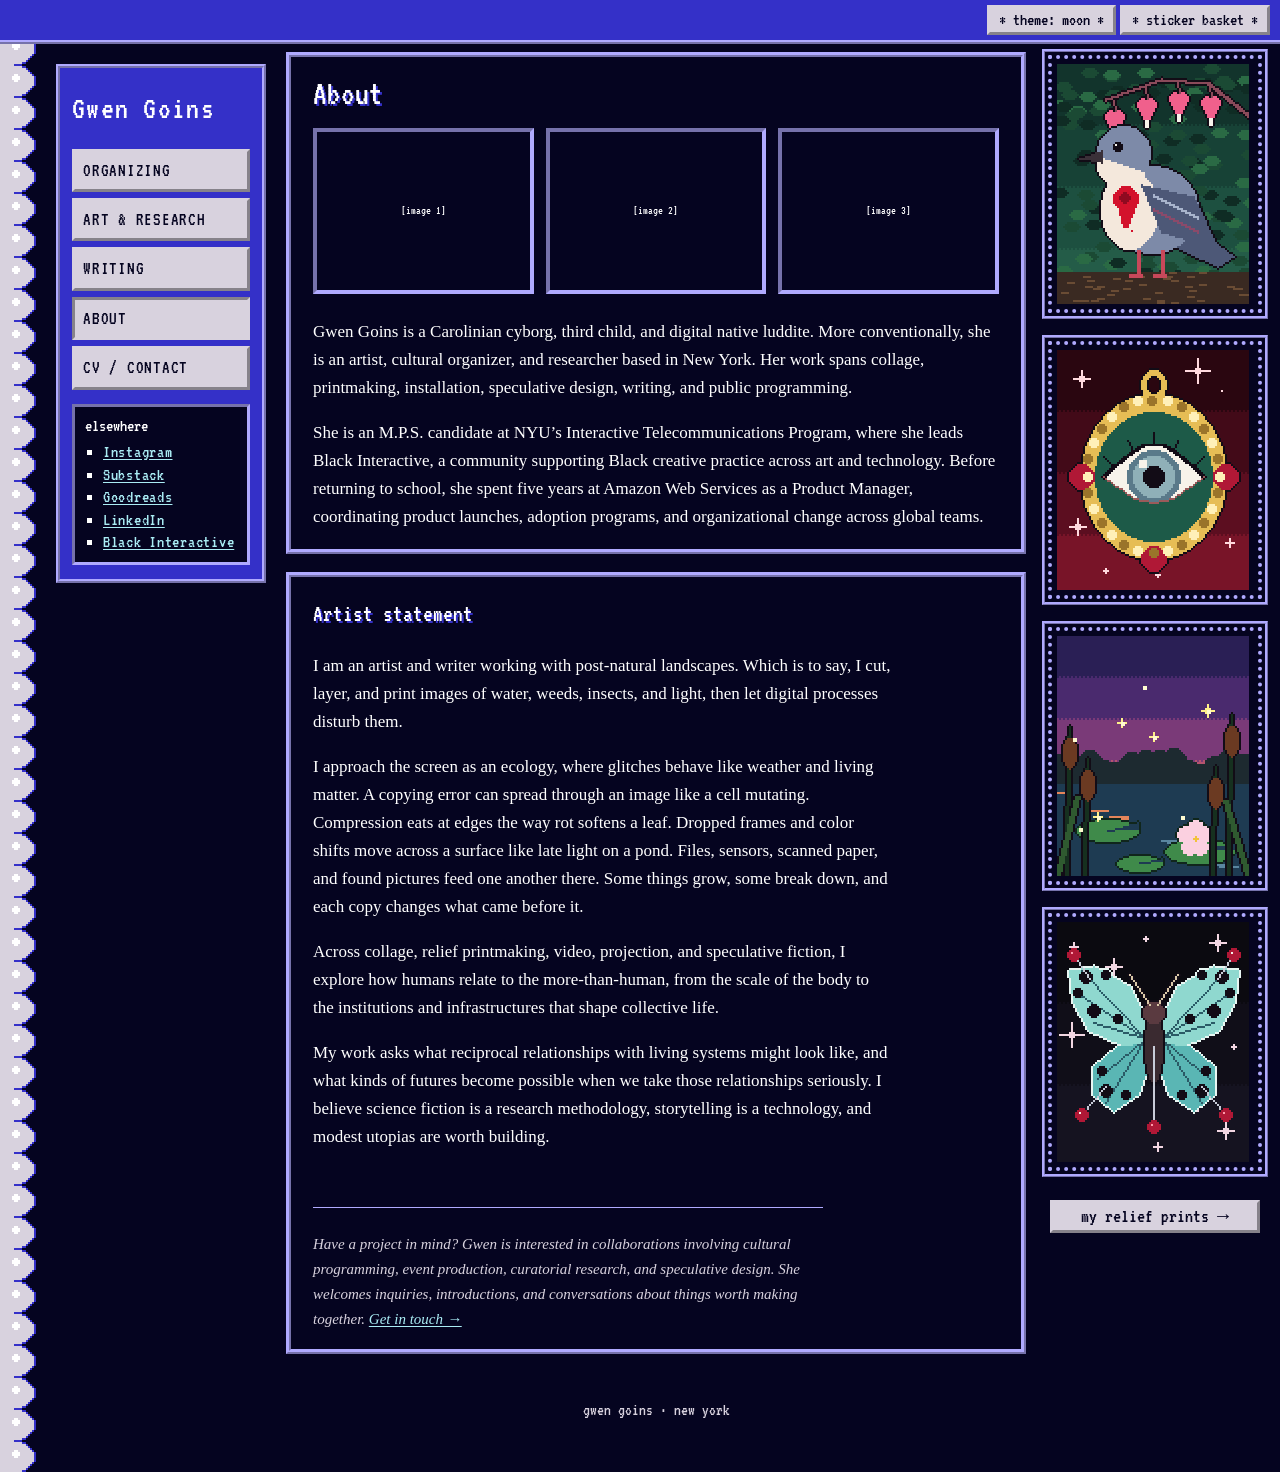
==== commit e4d2bbb3: "Add relief prints page and apply latest text edits Co-Authored-By: Claude Sonnet 5.5 <noreply@anthro" ====
--- a/about.html
+++ b/about.html
@@ -32,19 +32,20 @@
       <div class="placeholder small">[image 2]</div>
       <div class="placeholder small">[image 3]</div>
     </div>
-    <p>Gwen Goins is an artist, cultural organizer, and researcher in New York. She works in collage, printmaking, installation, speculative design, writing, and public programming.</p>
-    <p>She is an M.P.S. candidate at NYU&rsquo;s Interactive Telecommunications Program, where she leads Black Interactive. Before returning to school she was a Product Operations Manager at Amazon Web Services, coordinating launches, adoption programs, and organizational change across global teams.</p>
+    <p>Gwen Goins is a Carolinian cyborg, third child, and digital native luddite. More conventionally, she is an artist, cultural organizer, and researcher based in New York. Her work spans collage, printmaking, installation, speculative design, writing, and public programming.</p>
+    <p>She is an M.P.S. candidate at NYU&rsquo;s Interactive Telecommunications Program, where she leads Black Interactive, a community supporting Black creative practice across art and technology. Before returning to school, she spent five years at Amazon Web Services as a Product Manager, coordinating product launches, adoption programs, and organizational change across global teams.</p>
 
     </div>
 
     <hr>
     <div class="win" id="statement">
     <h2>Artist statement</h2>
-    <p>I am a collage artist and sometimes writer working with post-natural landscapes. I cut, layer, and print images of water, weeds, insects, and light, then let digital processes disturb them.</p>
-    <p>Glitch interests me because it behaves like weather and living matter. A copying error can spread through an image like a cell mutating. Compression eats at edges the way rot softens a leaf. Dropped frames and color shifts move across a surface like late light on a pond.</p>
-    <p>I treat the screen as an ecology. Files, sensors, scanned paper, and found pictures feed one another there. Some things grow, some break down, and each copy changes what came before it. My collages stay with those changes and ask what we call natural once a landscape has passed through a machine.</p>
+    <p>I am an artist and writer working with post-natural landscapes. Which is to say, I cut, layer, and print images of water, weeds, insects, and light, then let digital processes disturb them.</p>
+    <p>I approach the screen as an ecology, where glitches behave like weather and living matter. A copying error can spread through an image like a cell mutating. Compression eats at edges the way rot softens a leaf. Dropped frames and color shifts move across a surface like late light on a pond. Files, sensors, scanned paper, and found pictures feed one another there. Some things grow, some break down, and each copy changes what came before it.</p>
+    <p>Across collage, relief printmaking, video, projection, and speculative fiction, I explore how humans relate to the more-than-human, from the scale of the body to the institutions and infrastructures that shape collective life.</p>
+    <p>My work asks what reciprocal relationships with living systems might look like, and what kinds of futures become possible when we take those relationships seriously. I believe science fiction is a research methodology, storytelling is a technology, and modest utopias are worth building.</p>
 
-    <p class="aside">If you&rsquo;ve read this far, thank you for staying with it. Most of what&rsquo;s on this site took longer to make than it looks, and longer than I expected. I&rsquo;m still figuring out what a lot of it means. That part isn&rsquo;t finished either.</p>
+    <p class="aside">Have a project in mind? Gwen is interested in collaborations involving cultural programming, event production, curatorial research, and speculative design. She welcomes inquiries, introductions, and conversations about things worth making together. <a href="contact.html">Get in touch &rarr;</a></p>
     </div>
   </div>
 </main>
@@ -54,6 +55,7 @@
     <button type="button" class="frame" title="change picture" data-pic="locket"><picture><source media="(prefers-reduced-motion: reduce)" srcset="frames/locket.png"><img src="frames/locket.gif" width="192" height="240" loading="lazy" alt="a gold eye locket that blinks"></picture></button>
     <button type="button" class="frame" title="change picture" data-pic="summer"><picture><source media="(prefers-reduced-motion: reduce)" srcset="frames/summer.png"><img src="frames/summer.gif" width="192" height="240" loading="lazy" alt="fireflies over a pond with cattails and lilies"></picture></button>
     <button type="button" class="frame" title="change picture" data-pic="moth"><picture><source media="(prefers-reduced-motion: reduce)" srcset="frames/moth.png"><img src="frames/moth.gif" width="192" height="240" loading="lazy" alt="a pale blue butterfly pinned among sparkles"></picture></button>
+    <a class="prints-link" href="prints.html">my relief prints &rarr;</a>
 </aside>
 
 <footer>
--- a/style.css
+++ b/style.css
@@ -197,6 +197,14 @@
 .frame{display:block;padding:5px;background:var(--panel);border:4px dotted var(--edge);outline:3px ridge var(--edge);outline-offset:3px;cursor:pointer;margin:4px;min-width:0}
 .frame:focus-visible{outline:3px solid var(--accent)}
 .frame img{display:block;width:100%;height:auto;image-rendering:pixelated}
+.prints-link{grid-column:1/-1;justify-self:center;font:20px var(--mono);background:var(--btn);color:var(--btnink)!important;border:3px outset var(--btn);padding:2px 12px;margin:4px;text-decoration:none;text-align:center}
+.prints-link:active{border-style:inset}
+.prints{display:grid;grid-template-columns:repeat(2,minmax(0,1fr));gap:20px;margin:0 0 18px}
+.prints figure{margin:0;padding:8px;background:var(--panel);border:4px dotted var(--edge);outline:3px ridge var(--edge);outline-offset:3px}
+.prints .placeholder{aspect-ratio:4/5;display:flex;align-items:center;justify-content:center;margin:0}
+.prints img{display:block;width:100%;height:auto}
+.prints figcaption{font:18px var(--mono);text-align:center;padding-top:6px}
+.back{text-align:center;font:20px var(--mono)}
 .elsewhere{display:flex;flex-wrap:wrap;justify-content:center;gap:4px 16px;margin:0 0 8px}
 .project{display:flex;flex-direction:column}
 .project .placeholder{order:0}.project .bar{order:1}.project .text{order:2}
@@ -240,6 +248,7 @@
 .project.flip .text{grid-column:2;padding:0 22px 0 0}
 .project.flip>.placeholder{grid-column:1;margin:0 0 0 20px}
 .project .claim{max-width:none}
+.prints{grid-template-columns:repeat(3,minmax(0,1fr))}
 .shelf{display:grid;grid-template-columns:1fr 1fr;column-gap:18px}
 .shelf .entries{margin-bottom:0}
 .reading.win{margin-top:0}
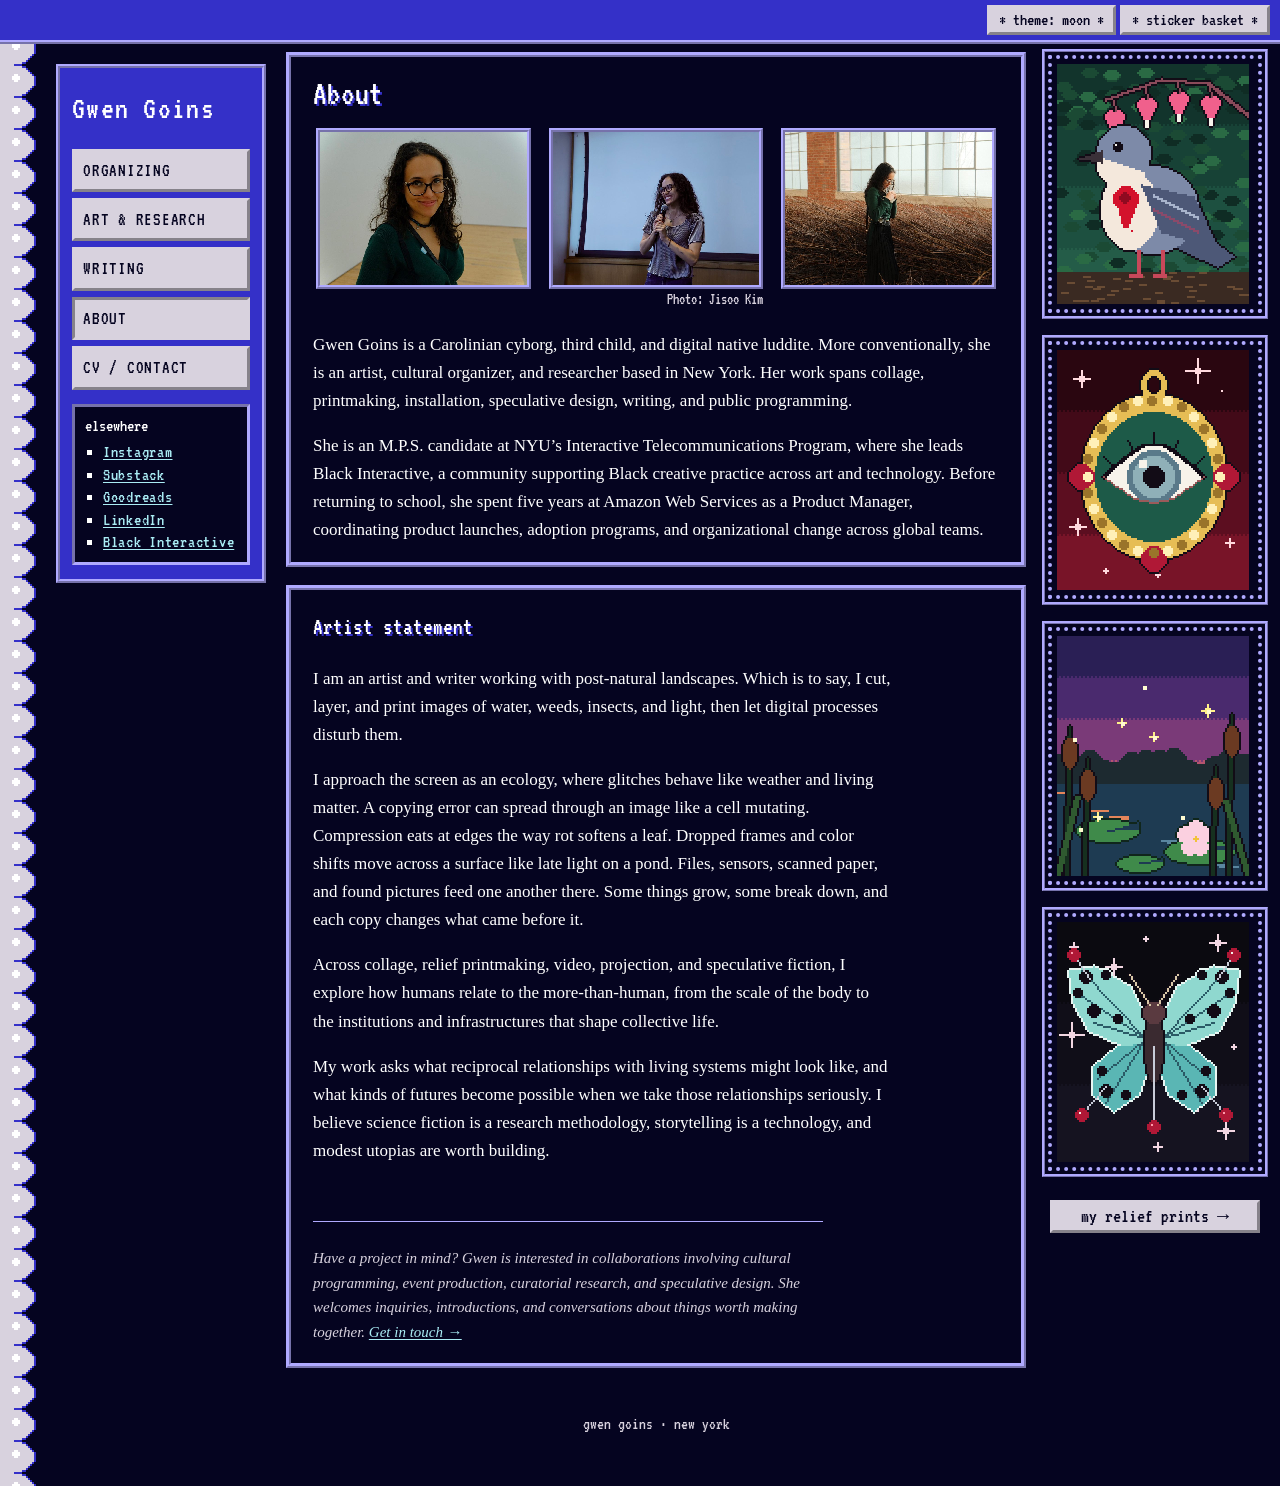
==== commit acfc5a99: "Add Black Interactive and About photos, update print process wording Co-Authored-By: Claude Sonnet 5" ====
--- a/about.html
+++ b/about.html
@@ -28,9 +28,9 @@
     <div class="win bio">
     <h1>About</h1>
     <div class="strip">
-      <div class="placeholder small">[image 1]</div>
-      <div class="placeholder small">[image 2]</div>
-      <div class="placeholder small">[image 3]</div>
+      <figure><img src="photos/portrait.jpg" width="1000" height="667" alt="Gwen in glasses and a dark green top, smiling at the camera in a white gallery"></figure>
+      <figure><img src="photos/speaking.jpg" width="1000" height="668" alt="Gwen smiling and speaking into a microphone in front of a projection screen"><figcaption>Photo: Jisoo Kim</figcaption></figure>
+      <figure><img src="photos/branches.jpg" width="1000" height="667" alt="Gwen with a camera, standing beside a long heap of bare branches under tall windows"></figure>
     </div>
     <p>Gwen Goins is a Carolinian cyborg, third child, and digital native luddite. More conventionally, she is an artist, cultural organizer, and researcher based in New York. Her work spans collage, printmaking, installation, speculative design, writing, and public programming.</p>
     <p>She is an M.P.S. candidate at NYU&rsquo;s Interactive Telecommunications Program, where she leads Black Interactive, a community supporting Black creative practice across art and technology. Before returning to school, she spent five years at Amazon Web Services as a Product Manager, coordinating product launches, adoption programs, and organizational change across global teams.</p>
--- a/style.css
+++ b/style.css
@@ -180,6 +180,13 @@
 .card b{font:400 25px/1.1 var(--mono)}
 .card.big{grid-column:1/-1}
 .card.big b{font-size:34px}
+.card img{display:block;width:100%;height:auto;aspect-ratio:3/2;object-fit:cover;border:3px ridge var(--edge);margin:0 0 8px}
+.bio .strip{grid-template-columns:repeat(3,minmax(0,1fr))}
+.bio .strip figure{margin:0 3px;min-width:0}
+@media(max-width:700px){.bio .strip{grid-template-columns:minmax(0,1fr)}}
+.bio .strip img{display:block;width:100%;height:auto;aspect-ratio:4/3;object-fit:cover;border:4px ridge var(--edge)}
+.bio .strip figcaption{font:400 16px var(--mono);color:var(--muted);text-align:right;margin-top:2px}
+.photo{display:block;order:0}.photo img{display:block;width:100%;height:auto;border:4px ridge var(--edge)}
 .card .eyebrow{margin:0}
 .card:hover{border-style:inset}
 .studio-grid{display:flex;flex-wrap:wrap;gap:10px;margin-bottom:12px}
@@ -199,10 +206,11 @@
 .frame img{display:block;width:100%;height:auto;image-rendering:pixelated}
 .prints-link{grid-column:1/-1;justify-self:center;font:20px var(--mono);background:var(--btn);color:var(--btnink)!important;border:3px outset var(--btn);padding:2px 12px;margin:4px;text-decoration:none;text-align:center}
 .prints-link:active{border-style:inset}
-.prints{display:grid;grid-template-columns:repeat(2,minmax(0,1fr));gap:20px;margin:0 0 18px}
+.prints{display:grid;grid-template-columns:repeat(2,minmax(0,1fr));align-items:start;gap:20px;margin:0 6px 18px}
 .prints figure{margin:0;padding:8px;background:var(--panel);border:4px dotted var(--edge);outline:3px ridge var(--edge);outline-offset:3px}
 .prints .placeholder{aspect-ratio:4/5;display:flex;align-items:center;justify-content:center;margin:0}
 .prints img{display:block;width:100%;height:auto}
+.prints a{display:block}
 .prints figcaption{font:18px var(--mono);text-align:center;padding-top:6px}
 .back{text-align:center;font:20px var(--mono)}
 .elsewhere{display:flex;flex-wrap:wrap;justify-content:center;gap:4px 16px;margin:0 0 8px}
@@ -252,7 +260,9 @@
 .shelf{display:grid;grid-template-columns:1fr 1fr;column-gap:18px}
 .shelf .entries{margin-bottom:0}
 .reading.win{margin-top:0}
-.bio .strip .placeholder{aspect-ratio:4/3;display:flex;align-items:center;justify-content:center;margin:0}
+.project.wide,.project.wide.flip{grid-template-columns:minmax(0,1fr);grid-template-rows:auto auto auto}
+.project.wide>.photo{grid-column:1;grid-row:2;margin:0 20px 16px}
+.project.wide .text{grid-column:1;grid-row:3;padding:0 22px}
 #statement p{max-width:68ch}
 .cv{display:grid;grid-template-columns:330px minmax(0,1fr);grid-template-rows:auto auto 1fr;grid-template-areas:"head exp" "prog exp" "edu exp";column-gap:18px;align-items:start}
 .c-head{grid-area:head}.c-prog{grid-area:prog}.c-exp{grid-area:exp}.c-edu{grid-area:edu}
@@ -263,5 +273,6 @@
 .frames{grid-column:3;grid-row:1/span 3;align-self:start;display:flex;flex-direction:column;gap:22px;padding:0}
 .frame{margin:3px 2px}
 .frame img{width:192px}
+body:has(.prints) main,body:has(.prints) footer{grid-column:2/-1}
 }
 @media(max-width:560px){.cards{grid-template-columns:1fr}h1{font-size:28px}.home-line{font-size:28px}nav .links{flex-wrap:wrap}}
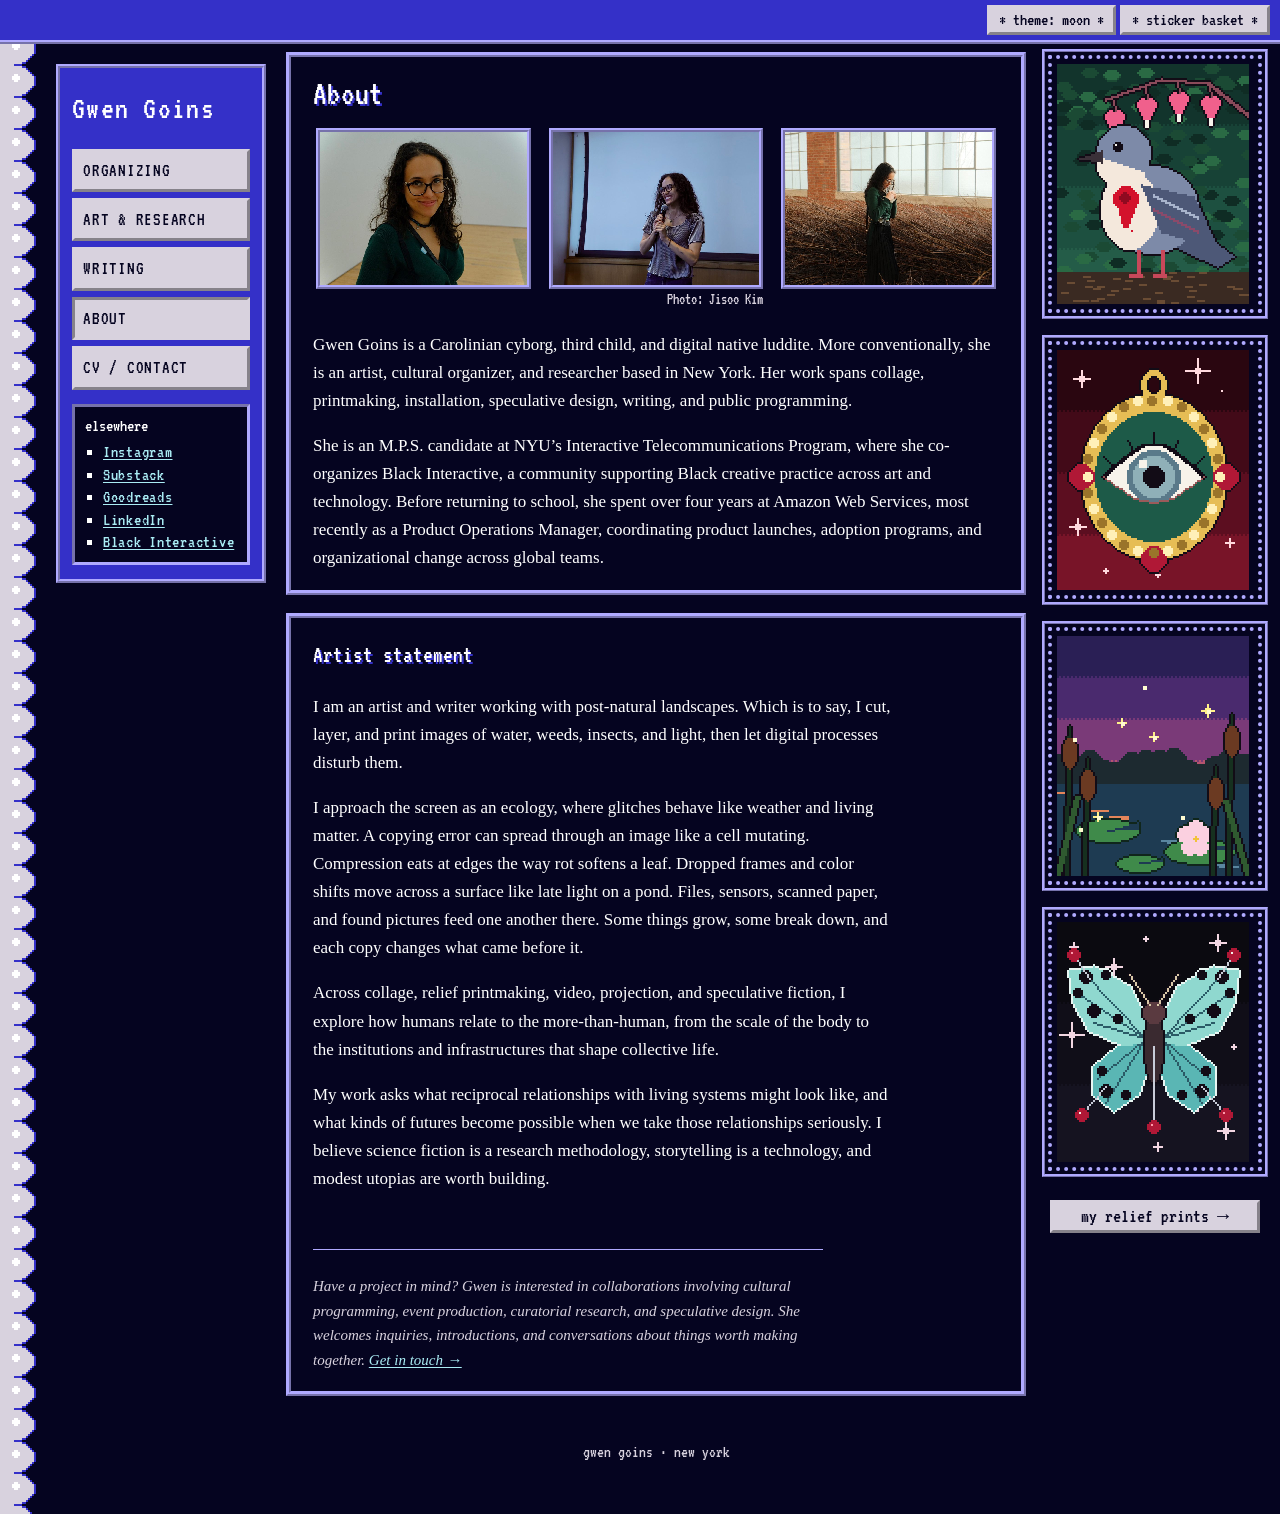
==== commit a7ae21c9: "Hide unfinished text and update AWS and Black Interactive wording Co-Authored-By: Claude Sonnet 5.5 " ====
--- a/about.html
+++ b/about.html
@@ -33,7 +33,7 @@
       <figure><img src="photos/branches.jpg" width="1000" height="667" alt="Gwen with a camera, standing beside a long heap of bare branches under tall windows"></figure>
     </div>
     <p>Gwen Goins is a Carolinian cyborg, third child, and digital native luddite. More conventionally, she is an artist, cultural organizer, and researcher based in New York. Her work spans collage, printmaking, installation, speculative design, writing, and public programming.</p>
-    <p>She is an M.P.S. candidate at NYU&rsquo;s Interactive Telecommunications Program, where she leads Black Interactive, a community supporting Black creative practice across art and technology. Before returning to school, she spent five years at Amazon Web Services as a Product Manager, coordinating product launches, adoption programs, and organizational change across global teams.</p>
+    <p>She is an M.P.S. candidate at NYU&rsquo;s Interactive Telecommunications Program, where she co-organizes Black Interactive, a community supporting Black creative practice across art and technology. Before returning to school, she spent over four years at Amazon Web Services, most recently as a Product Operations Manager, coordinating product launches, adoption programs, and organizational change across global teams.</p>
 
     </div>
 
--- a/style.css
+++ b/style.css
@@ -189,10 +189,15 @@
 .photo{display:block;order:0}.photo img{display:block;width:100%;height:auto;border:4px ridge var(--edge)}
 .card .eyebrow{margin:0}
 .card:hover{border-style:inset}
-.studio-grid{display:flex;flex-wrap:wrap;gap:10px;margin-bottom:12px}
-.studio-grid iframe{border:var(--frame);background:#fff;width:100%;max-width:540px}
-.studio-grid iframe.profile{height:500px}
-.studio-grid iframe.post{height:460px;flex:1 1 260px}
+.studio-grid{margin-bottom:12px;min-width:0}
+.studio-grid .instagram-media,.studio-grid iframe{box-sizing:border-box;min-width:0!important;width:100%!important;max-width:540px!important;margin:0 0 4px!important;border:var(--frame)!important;border-radius:0!important;overflow:hidden}
+.shots{display:grid;gap:12px;margin:16px 0 8px}
+.shots a{display:block}.shots img{display:block;width:100%;height:auto;border:3px ridge var(--edge)}
+.shots.stack{display:block;columns:1;column-gap:12px}.shots.stack a{break-inside:avoid;margin:0 0 12px}
+.credit{font:400 16px var(--mono);color:var(--muted);text-align:right;margin:0}
+#byod>.photo{width:100%;max-width:360px;align-self:center}
+@media(min-width:1000px){#byod>.photo{grid-column:2;grid-row:2;align-self:start;width:auto;margin:0 20px 0 0}#byod.flip>.photo{grid-column:1;width:auto;margin:0 0 0 20px}}
+@media(min-width:700px){.shots.two{grid-template-columns:1fr 1fr;align-items:start}.shots.three{grid-template-columns:repeat(3,minmax(0,1fr));align-items:start}.shots.stack{columns:2}}
 .entries{padding-left:20px;margin:0 0 28px}
 .entries li{margin-bottom:8px}
 ul b{font-weight:600}
@@ -258,6 +263,7 @@
 .project .claim{max-width:none}
 .prints{grid-template-columns:repeat(3,minmax(0,1fr))}
 .shelf{display:grid;grid-template-columns:1fr 1fr;column-gap:18px}
+.shelf #field-notes{order:-1;grid-column:1/-1}
 .shelf .entries{margin-bottom:0}
 .reading.win{margin-top:0}
 .project.wide,.project.wide.flip{grid-template-columns:minmax(0,1fr);grid-template-rows:auto auto auto}
